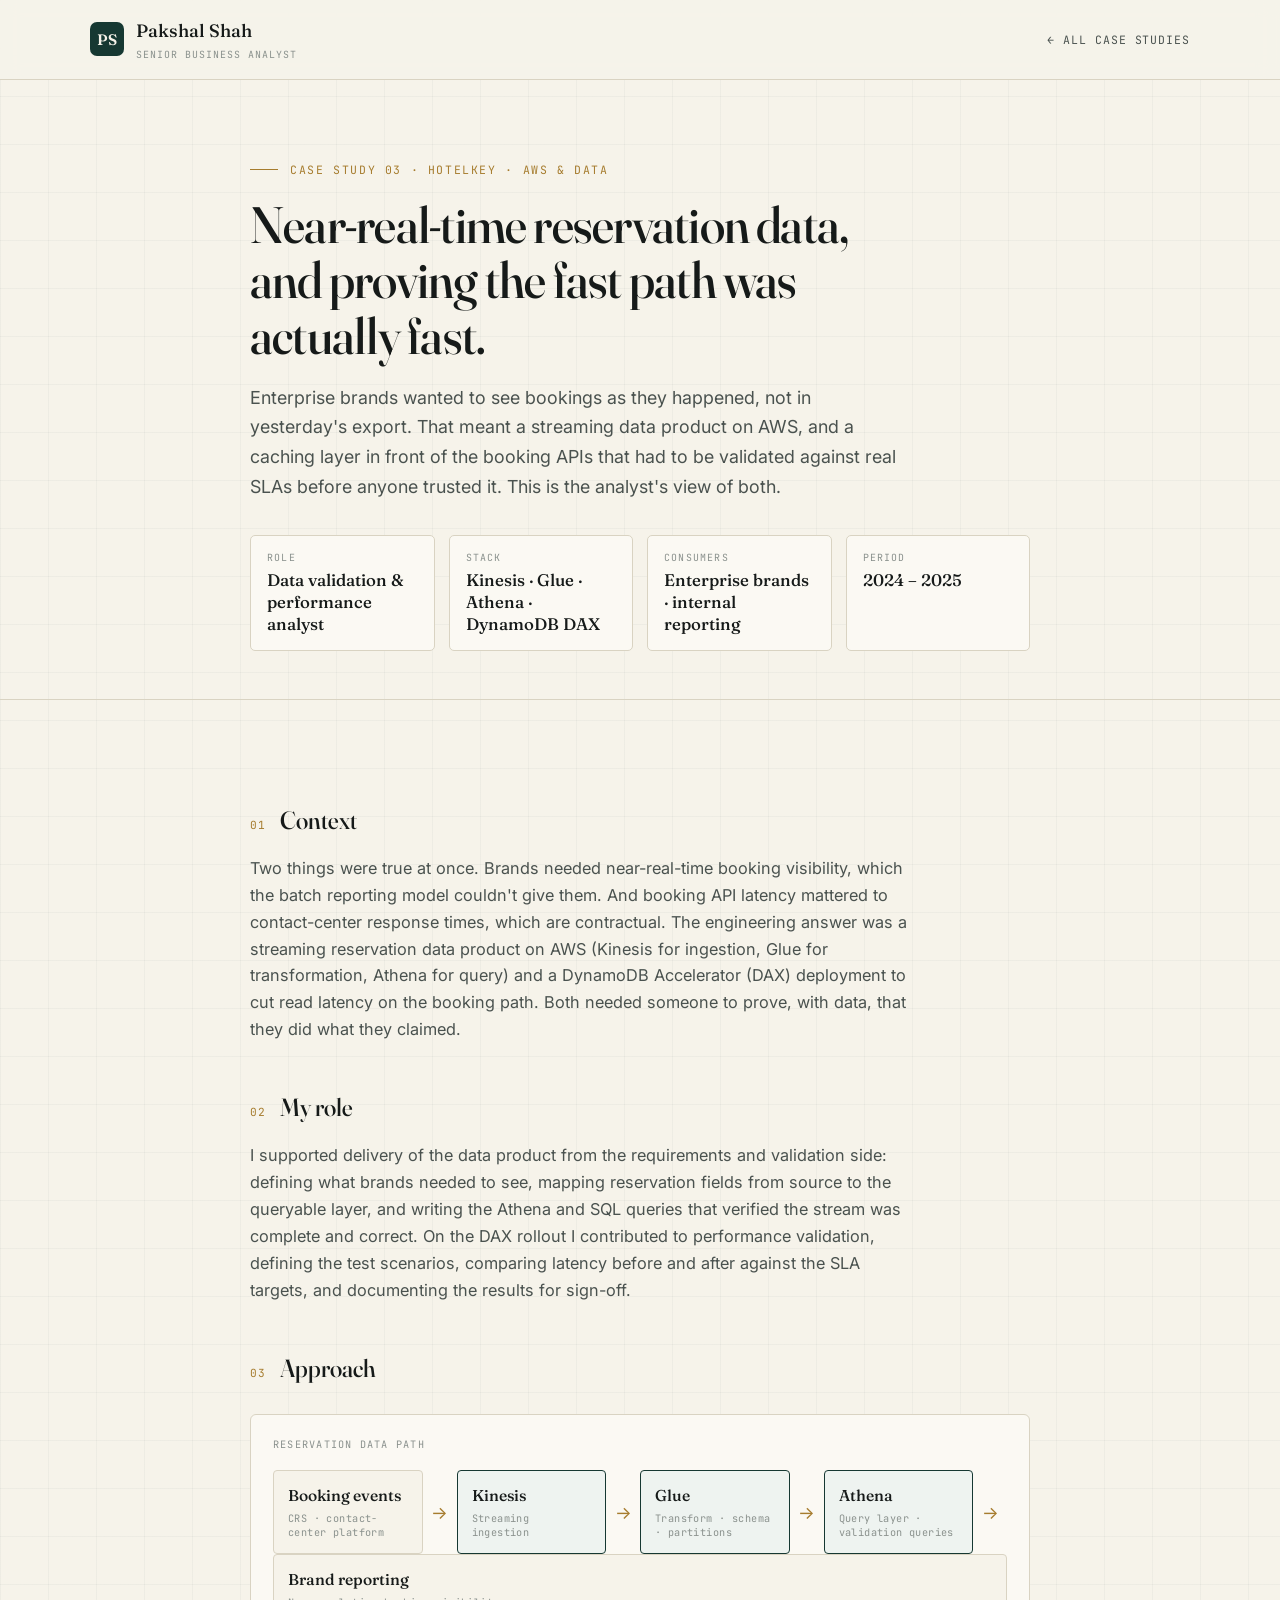
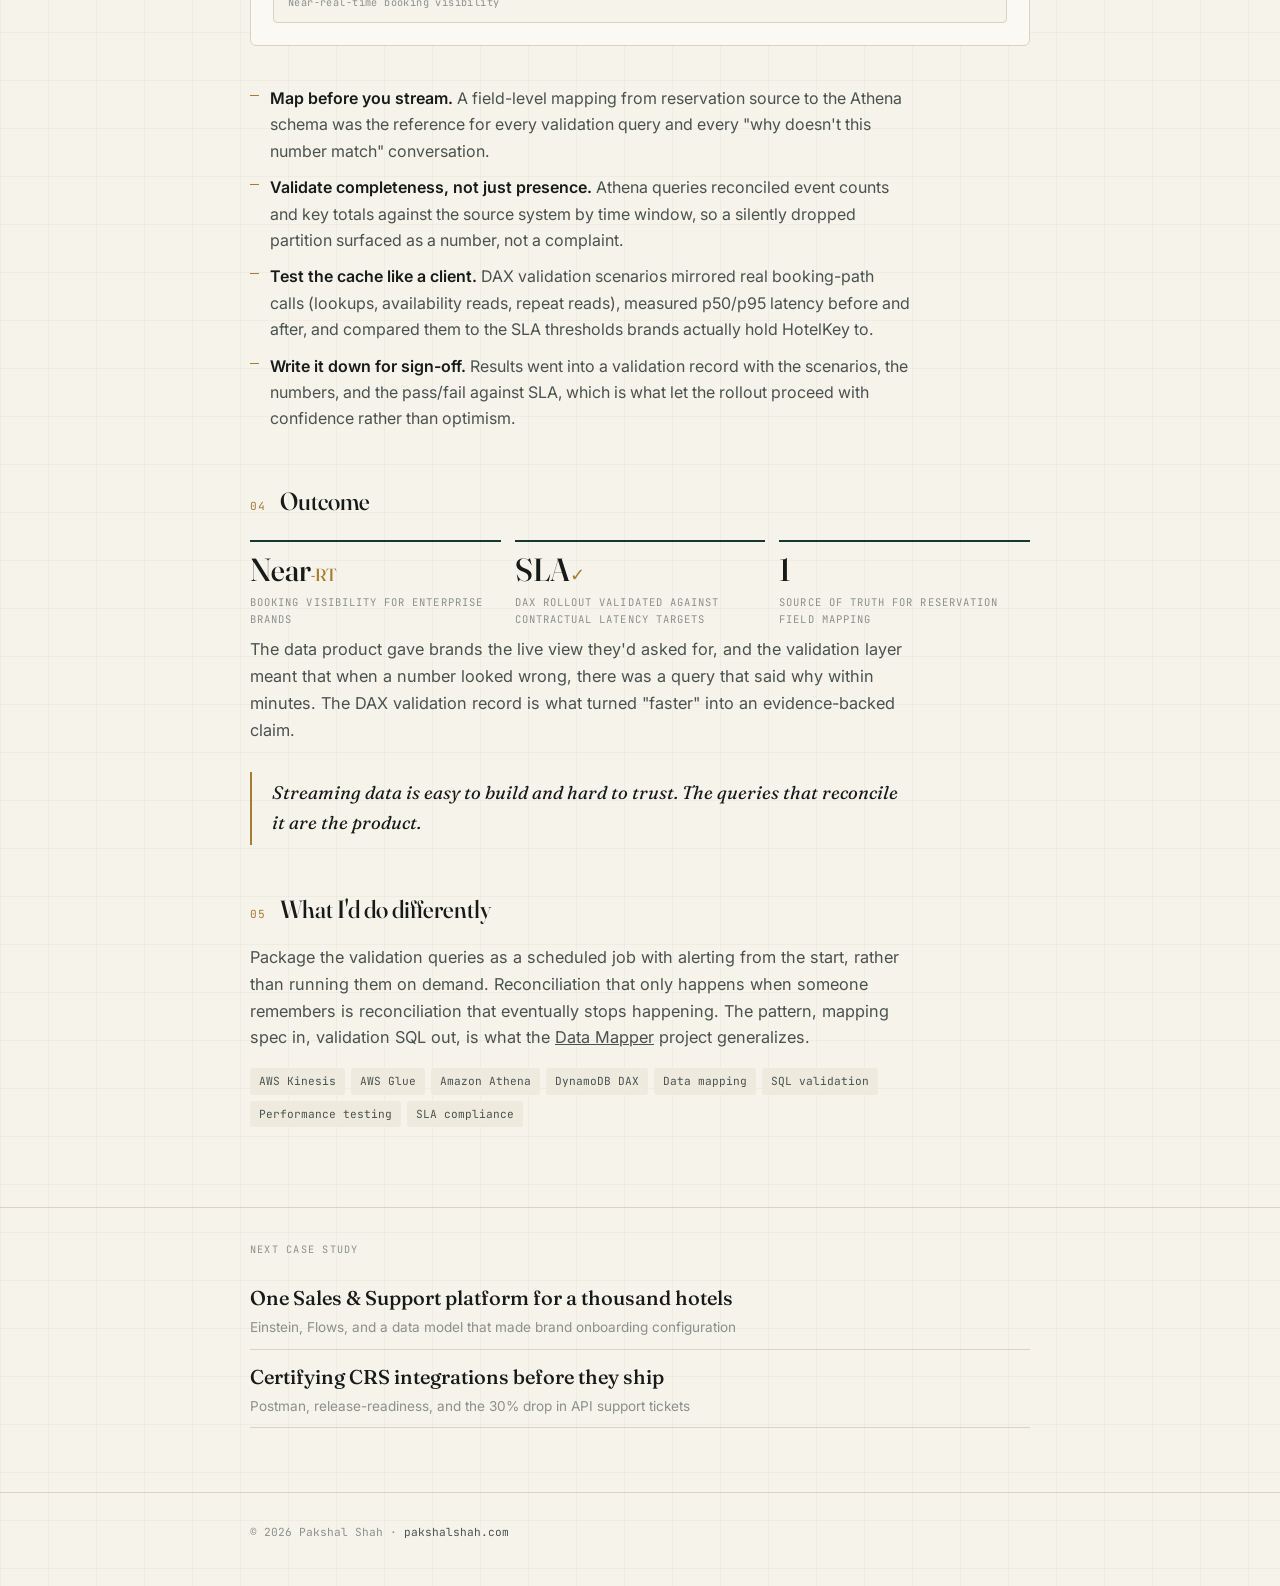
==== work/aws-reservation-data.html @ c0b27281 "Add case studies, stylesheet, and share image" ====
<!DOCTYPE html>
<html lang="en">
<head>
<meta charset="UTF-8">
<meta name="viewport" content="width=device-width, initial-scale=1.0">
<title>Case study: Near-real-time reservation data on AWS | Pakshal Shah</title>
<meta name="description" content="Supporting enterprise reservation data products on AWS Kinesis, Glue, and Athena, validating booking data with Athena and SQL, and performance-validating a DynamoDB Accelerator rollout against SLAs.">
<meta property="og:title" content="Case study: Near-real-time reservation data on AWS">
<meta property="og:image" content="https://pakshalshah.com/og.png">
<link rel="icon" href="data:image/svg+xml,%3Csvg xmlns='http://www.w3.org/2000/svg' viewBox='0 0 64 64'%3E%3Crect width='64' height='64' rx='8' fill='%23163832'/%3E%3Ctext x='32' y='42' font-family='Georgia,serif' font-size='30' font-weight='600' fill='%23f3efe4' text-anchor='middle'%3EPS%3C/text%3E%3C/svg%3E">
<link rel="preconnect" href="https://fonts.googleapis.com"><link rel="preconnect" href="https://fonts.gstatic.com" crossorigin>
<link href="https://fonts.googleapis.com/css2?family=Fraunces:ital,opsz,wght@0,9..144,400;0,9..144,500;1,9..144,400&family=Inter:wght@400;500;600&family=JetBrains+Mono:wght@400;500&display=swap" rel="stylesheet">
<link rel="stylesheet" href="../case.css">
</head>
<body>
<nav><div class="nav-in">
  <a class="brand" href="../"><span class="mark">PS</span><span class="brand-name">Pakshal Shah<small>Senior Business Analyst</small></span></a>
  <a class="back" href="../#work">← All case studies</a>
</div></nav>

<header class="case-head"><div class="wrap">
  <p class="kicker">Case study 03 · HotelKey · AWS &amp; data</p>
  <h1>Near-real-time reservation data, and proving the fast path was actually fast.</h1>
  <p class="dek">Enterprise brands wanted to see bookings as they happened, not in yesterday's export. That meant a streaming data product on AWS, and a caching layer in front of the booking APIs that had to be validated against real SLAs before anyone trusted it. This is the analyst's view of both.</p>
  <div class="facts">
    <div class="fact"><small>Role</small><b>Data validation &amp; performance analyst</b></div>
    <div class="fact"><small>Stack</small><b>Kinesis · Glue · Athena · DynamoDB DAX</b></div>
    <div class="fact"><small>Consumers</small><b>Enterprise brands · internal reporting</b></div>
    <div class="fact"><small>Period</small><b>2024 – 2025</b></div>
  </div>
</div></header>

<article><div class="wrap">
  <h2><span>01</span>Context</h2>
  <p>Two things were true at once. Brands needed near-real-time booking visibility, which the batch reporting model couldn't give them. And booking API latency mattered to contact-center response times, which are contractual. The engineering answer was a streaming reservation data product on AWS (Kinesis for ingestion, Glue for transformation, Athena for query) and a DynamoDB Accelerator (DAX) deployment to cut read latency on the booking path. Both needed someone to prove, with data, that they did what they claimed.</p>

  <h2><span>02</span>My role</h2>
  <p>I supported delivery of the data product from the requirements and validation side: defining what brands needed to see, mapping reservation fields from source to the queryable layer, and writing the Athena and SQL queries that verified the stream was complete and correct. On the DAX rollout I contributed to performance validation, defining the test scenarios, comparing latency before and after against the SLA targets, and documenting the results for sign-off.</p>

  <h2><span>03</span>Approach</h2>
  <div class="diagram">
    <div class="cap">Reservation data path</div>
    <div class="flow">
      <div class="node"><b>Booking events</b><small>CRS · contact-center platform</small></div>
      <div class="arrow">→</div>
      <div class="node hi"><b>Kinesis</b><small>Streaming ingestion</small></div>
      <div class="arrow">→</div>
      <div class="node hi"><b>Glue</b><small>Transform · schema · partitions</small></div>
      <div class="arrow">→</div>
      <div class="node hi"><b>Athena</b><small>Query layer · validation queries</small></div>
      <div class="arrow">→</div>
      <div class="node"><b>Brand reporting</b><small>Near-real-time booking visibility</small></div>
    </div>
  </div>
  <ul>
    <li><b>Map before you stream.</b> A field-level mapping from reservation source to the Athena schema was the reference for every validation query and every "why doesn't this number match" conversation.</li>
    <li><b>Validate completeness, not just presence.</b> Athena queries reconciled event counts and key totals against the source system by time window, so a silently dropped partition surfaced as a number, not a complaint.</li>
    <li><b>Test the cache like a client.</b> DAX validation scenarios mirrored real booking-path calls (lookups, availability reads, repeat reads), measured p50/p95 latency before and after, and compared them to the SLA thresholds brands actually hold HotelKey to.</li>
    <li><b>Write it down for sign-off.</b> Results went into a validation record with the scenarios, the numbers, and the pass/fail against SLA, which is what let the rollout proceed with confidence rather than optimism.</li>
  </ul>

  <h2><span>04</span>Outcome</h2>
  <div class="results">
    <div class="res"><b>Near<i>-RT</i></b><span>Booking visibility for enterprise brands</span></div>
    <div class="res"><b>SLA<i>✓</i></b><span>DAX rollout validated against contractual latency targets</span></div>
    <div class="res"><b>1</b><span>Source of truth for reservation field mapping</span></div>
  </div>
  <p>The data product gave brands the live view they'd asked for, and the validation layer meant that when a number looked wrong, there was a query that said why within minutes. The DAX validation record is what turned "faster" into an evidence-backed claim.</p>

  <div class="pull">Streaming data is easy to build and hard to trust. The queries that reconcile it are the product.</div>

  <h2><span>05</span>What I'd do differently</h2>
  <p>Package the validation queries as a scheduled job with alerting from the start, rather than running them on demand. Reconciliation that only happens when someone remembers is reconciliation that eventually stops happening. The pattern, mapping spec in, validation SQL out, is what the <a href="../#projects">Data Mapper</a> project generalizes.</p>

  <div class="tags"><span>AWS Kinesis</span><span>AWS Glue</span><span>Amazon Athena</span><span>DynamoDB DAX</span><span>Data mapping</span><span>SQL validation</span><span>Performance testing</span><span>SLA compliance</span></div>
</div></article>

<div class="next"><div class="wrap">
  <div class="cap">Next case study</div>
  <a href="salesforce-sales-support-platform.html">One Sales &amp; Support platform for a thousand hotels<small>Einstein, Flows, and a data model that made brand onboarding configuration</small></a>
  <a href="crs-api-certification.html">Certifying CRS integrations before they ship<small>Postman, release-readiness, and the 30% drop in API support tickets</small></a>
</div></div>

<footer><div class="wrap">© 2026 Pakshal Shah · <a href="../">pakshalshah.com</a></div></footer>
</body>
</html>
---- case.css ----
/* Shared stylesheet for case-study pages — matches index.html palette and type */
:root{
  --ink:#161a19;--ink-2:#4a524f;--ink-3:#8a918d;
  --paper:#f6f3ea;--paper-2:#eeeade;--rule:#d9d3c2;
  --green:#163832;--green-2:#245a50;--brass:#a67c2e;
  --serif:'Fraunces',Georgia,'Times New Roman',serif;
  --sans:'Inter',-apple-system,'Segoe UI',sans-serif;
  --mono:'JetBrains Mono','SF Mono',Menlo,monospace;
}
*{margin:0;padding:0;box-sizing:border-box}
html{scroll-behavior:smooth}
body{background:var(--paper);color:var(--ink);font-family:var(--sans);font-size:16px;line-height:1.65;-webkit-font-smoothing:antialiased;
  background-image:linear-gradient(to right,rgba(22,56,50,.035) 1px,transparent 1px),linear-gradient(to bottom,rgba(22,56,50,.035) 1px,transparent 1px);background-size:48px 48px}
::selection{background:var(--green);color:var(--paper)}
a{color:inherit}

nav{position:sticky;top:0;z-index:50;background:rgba(246,243,234,.9);backdrop-filter:blur(10px);border-bottom:1px solid var(--rule)}
.nav-in{max-width:1180px;margin:0 auto;padding:16px 40px;display:flex;align-items:center;justify-content:space-between}
.brand{display:flex;align-items:center;gap:12px;text-decoration:none}
.mark{width:34px;height:34px;border-radius:7px;background:var(--green);color:var(--paper);font-family:var(--serif);font-weight:600;font-size:.95rem;display:grid;place-items:center}
.brand-name{font-family:var(--serif);font-size:1.12rem;font-weight:500}
.brand-name small{display:block;font-family:var(--mono);font-size:.62rem;letter-spacing:.1em;text-transform:uppercase;color:var(--ink-3);font-weight:400;margin-top:1px}
.back{font-family:var(--mono);font-size:.72rem;letter-spacing:.08em;text-transform:uppercase;color:var(--ink-2);text-decoration:none}
.back:hover{color:var(--green)}

.wrap{max-width:860px;margin:0 auto;padding:0 40px}
.case-head{padding:80px 0 48px;border-bottom:1px solid var(--rule)}
.kicker{font-family:var(--mono);font-size:.72rem;letter-spacing:.14em;text-transform:uppercase;color:var(--brass);margin-bottom:18px;display:flex;align-items:center;gap:12px}
.kicker::before{content:"";width:28px;height:1px;background:var(--brass)}
h1{font-family:var(--serif);font-weight:500;font-size:clamp(2rem,4.4vw,3.2rem);line-height:1.08;letter-spacing:-.015em;font-variation-settings:'opsz' 144;max-width:20ch}
.dek{margin-top:20px;font-size:1.12rem;color:var(--ink-2);max-width:60ch}
.facts{margin-top:34px;display:grid;grid-template-columns:repeat(4,1fr);gap:14px}
.fact{border:1px solid var(--rule);background:#fbf9f3;border-radius:5px;padding:14px 16px}
.fact small{font-family:var(--mono);font-size:.62rem;letter-spacing:.12em;text-transform:uppercase;color:var(--ink-3);display:block;margin-bottom:4px}
.fact b{font-family:var(--serif);font-weight:500;font-size:1.05rem;display:block;line-height:1.3}
@media(max-width:760px){.facts{grid-template-columns:repeat(2,1fr)}}

article{padding:56px 0 80px}
article h2{font-family:var(--serif);font-weight:500;font-size:1.55rem;margin:44px 0 14px;font-variation-settings:'opsz' 144;display:flex;align-items:baseline;gap:14px}
article h2 span{font-family:var(--mono);font-size:.7rem;color:var(--brass);font-weight:400;letter-spacing:.1em}
article p{color:var(--ink-2);font-size:1.02rem;margin-bottom:1.05em;max-width:66ch}
article p strong{color:var(--ink);font-weight:600}
article ul{list-style:none;margin:0 0 1.2em;max-width:66ch}
article li{position:relative;padding:5px 0 5px 20px;color:var(--ink-2)}
article li::before{content:"";position:absolute;left:0;top:15px;width:9px;height:1px;background:var(--brass)}
article li b{color:var(--ink);font-weight:600}
.pull{border-left:2px solid var(--brass);padding:6px 0 6px 20px;margin:28px 0;font-family:var(--serif);font-style:italic;font-size:1.15rem;color:var(--ink);max-width:54ch}

/* simple flow diagram */
.diagram{margin:26px 0 34px;border:1px solid var(--rule);background:#fbf9f3;border-radius:6px;padding:22px}
.diagram .cap{font-family:var(--mono);font-size:.64rem;letter-spacing:.12em;text-transform:uppercase;color:var(--ink-3);margin-bottom:16px}
.flow{display:flex;align-items:stretch;gap:0;flex-wrap:wrap}
.node{flex:1 1 140px;border:1px solid var(--rule);background:var(--paper);border-radius:4px;padding:12px 14px;min-width:140px}
.node b{display:block;font-family:var(--serif);font-weight:500;font-size:.98rem;margin-bottom:3px}
.node small{font-family:var(--mono);font-size:.64rem;color:var(--ink-3);letter-spacing:.04em;line-height:1.4;display:block}
.node.hi{border-color:var(--green);background:#eef3f0}
.arrow{display:flex;align-items:center;justify-content:center;width:34px;color:var(--brass);font-size:1.1rem;flex:0 0 34px}
@media(max-width:760px){.flow{flex-direction:column}.arrow{width:auto;height:26px;transform:rotate(90deg)}}

.results{display:grid;grid-template-columns:repeat(3,1fr);gap:14px;margin:18px 0 8px}
.res{border-top:2px solid var(--green);padding-top:12px}
.res b{font-family:var(--serif);font-weight:500;font-size:2rem;line-height:1;display:block;font-variation-settings:'opsz' 144}
.res b i{font-style:normal;color:var(--brass);font-size:1.1rem}
.res span{font-family:var(--mono);font-size:.66rem;letter-spacing:.1em;text-transform:uppercase;color:var(--ink-3);display:block;margin-top:8px}
@media(max-width:760px){.results{grid-template-columns:1fr}}

.tags{display:flex;flex-wrap:wrap;gap:6px;margin-top:8px}
.tags span{font-family:var(--mono);font-size:.7rem;padding:4px 9px;background:var(--paper-2);border-radius:3px;color:var(--ink-2)}

.next{border-top:1px solid var(--rule);padding:34px 0 64px}
.next .cap{font-family:var(--mono);font-size:.64rem;letter-spacing:.12em;text-transform:uppercase;color:var(--ink-3);margin-bottom:12px}
.next a{display:block;text-decoration:none;font-family:var(--serif);font-size:1.25rem;font-weight:500;color:var(--ink);padding:10px 0;border-bottom:1px solid var(--rule)}
.next a:hover{color:var(--green)}
.next a small{display:block;font-family:var(--sans);font-size:.85rem;color:var(--ink-3);font-weight:400;margin-top:2px}

footer{padding:30px 0 44px;border-top:1px solid var(--rule);font-family:var(--mono);font-size:.7rem;color:var(--ink-3)}
footer a{color:var(--ink-2);text-decoration:none}
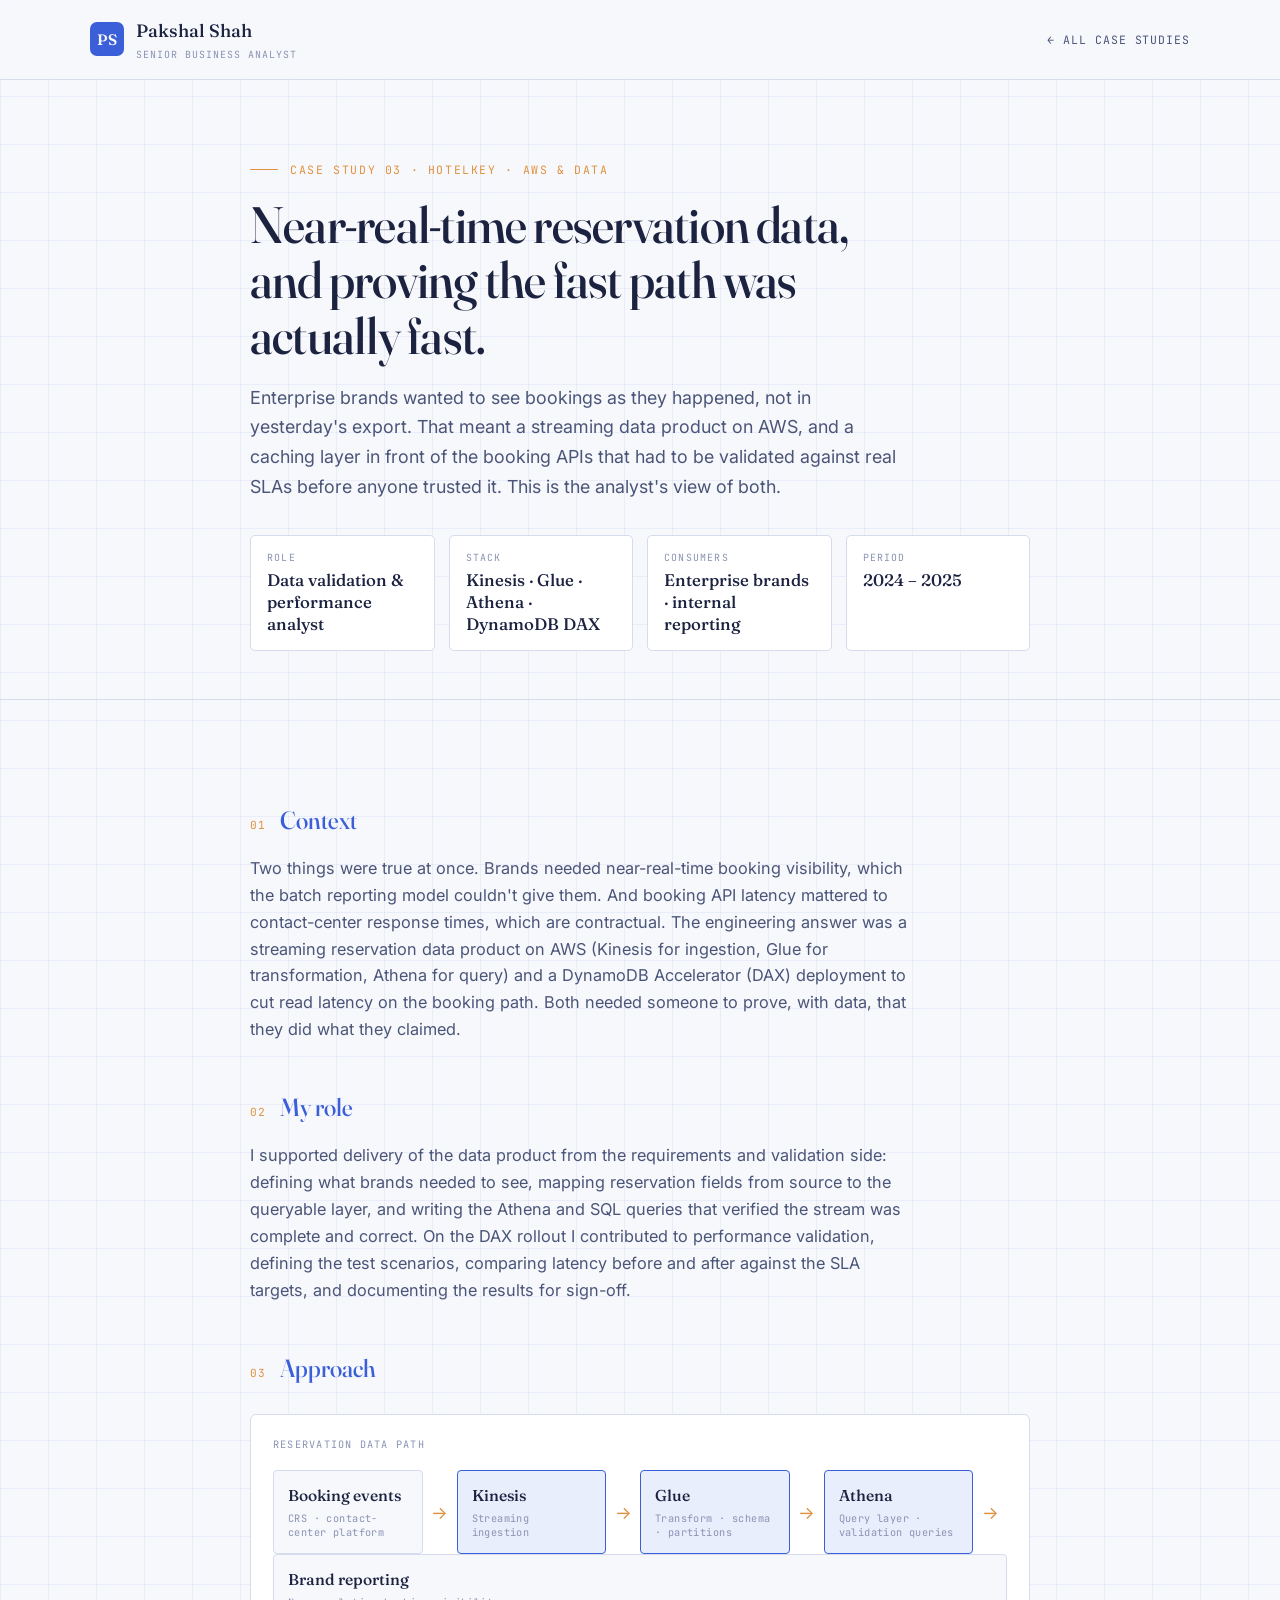
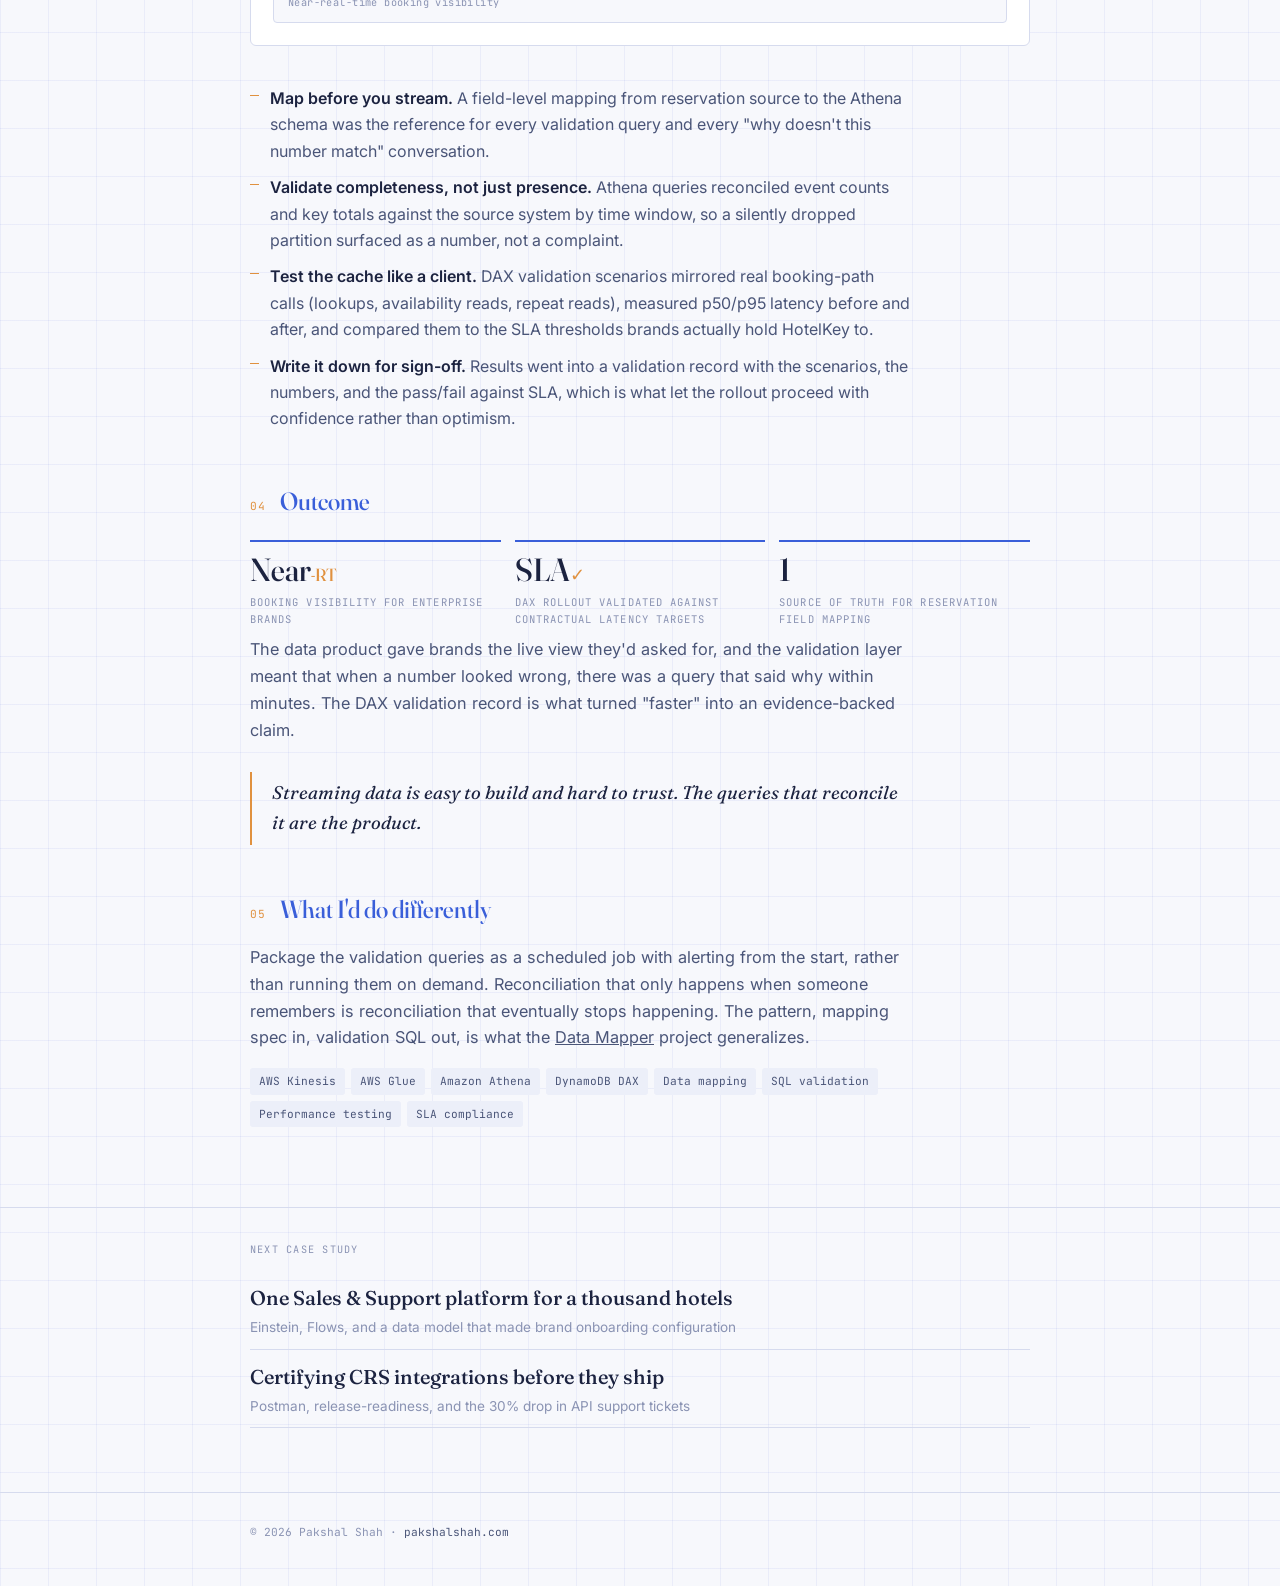
==== commit 33077130: "Rebrand: blue / orange / purple palette" ====
--- a/work/aws-reservation-data.html
+++ b/work/aws-reservation-data.html
@@ -7,7 +7,7 @@
 <meta name="description" content="Supporting enterprise reservation data products on AWS Kinesis, Glue, and Athena, validating booking data with Athena and SQL, and performance-validating a DynamoDB Accelerator rollout against SLAs.">
 <meta property="og:title" content="Case study: Near-real-time reservation data on AWS">
 <meta property="og:image" content="https://pakshalshah.com/og.png">
-<link rel="icon" href="data:image/svg+xml,%3Csvg xmlns='http://www.w3.org/2000/svg' viewBox='0 0 64 64'%3E%3Crect width='64' height='64' rx='8' fill='%23163832'/%3E%3Ctext x='32' y='42' font-family='Georgia,serif' font-size='30' font-weight='600' fill='%23f3efe4' text-anchor='middle'%3EPS%3C/text%3E%3C/svg%3E">
+<link rel="icon" href="data:image/svg+xml,%3Csvg xmlns='http://www.w3.org/2000/svg' viewBox='0 0 64 64'%3E%3Crect width='64' height='64' rx='8' fill='%233a5fd9'/%3E%3Ctext x='32' y='42' font-family='Georgia,serif' font-size='30' font-weight='600' fill='%23ffffff' text-anchor='middle'%3EPS%3C/text%3E%3C/svg%3E">
 <link rel="preconnect" href="https://fonts.googleapis.com"><link rel="preconnect" href="https://fonts.gstatic.com" crossorigin>
 <link href="https://fonts.googleapis.com/css2?family=Fraunces:ital,opsz,wght@0,9..144,400;0,9..144,500;1,9..144,400&family=Inter:wght@400;500;600&family=JetBrains+Mono:wght@400;500&display=swap" rel="stylesheet">
 <link rel="stylesheet" href="../case.css">
--- a/case.css
+++ b/case.css
@@ -1,8 +1,8 @@
 /* Shared stylesheet for case-study pages — matches index.html palette and type */
 :root{
-  --ink:#161a19;--ink-2:#4a524f;--ink-3:#8a918d;
-  --paper:#f6f3ea;--paper-2:#eeeade;--rule:#d9d3c2;
-  --green:#163832;--green-2:#245a50;--brass:#a67c2e;
+  --ink:#1c2340;--ink-2:#4a5578;--ink-3:#8a93b3;
+  --paper:#f7f8fc;--paper-2:#eceff9;--rule:#d6dbee;
+  --green:#3a5fd9;--green-2:#2f4fc0;--brass:#e0913f;
   --serif:'Fraunces',Georgia,'Times New Roman',serif;
   --sans:'Inter',-apple-system,'Segoe UI',sans-serif;
   --mono:'JetBrains Mono','SF Mono',Menlo,monospace;
@@ -10,11 +10,11 @@
 *{margin:0;padding:0;box-sizing:border-box}
 html{scroll-behavior:smooth}
 body{background:var(--paper);color:var(--ink);font-family:var(--sans);font-size:16px;line-height:1.65;-webkit-font-smoothing:antialiased;
-  background-image:linear-gradient(to right,rgba(22,56,50,.035) 1px,transparent 1px),linear-gradient(to bottom,rgba(22,56,50,.035) 1px,transparent 1px);background-size:48px 48px}
+  background-image:linear-gradient(to right,rgba(58,95,217,.07) 1px,transparent 1px),linear-gradient(to bottom,rgba(58,95,217,.07) 1px,transparent 1px);background-size:48px 48px}
 ::selection{background:var(--green);color:var(--paper)}
 a{color:inherit}
 
-nav{position:sticky;top:0;z-index:50;background:rgba(246,243,234,.9);backdrop-filter:blur(10px);border-bottom:1px solid var(--rule)}
+nav{position:sticky;top:0;z-index:50;background:rgba(247,248,252,.9);backdrop-filter:blur(10px);border-bottom:1px solid var(--rule)}
 .nav-in{max-width:1180px;margin:0 auto;padding:16px 40px;display:flex;align-items:center;justify-content:space-between}
 .brand{display:flex;align-items:center;gap:12px;text-decoration:none}
 .mark{width:34px;height:34px;border-radius:7px;background:var(--green);color:var(--paper);font-family:var(--serif);font-weight:600;font-size:.95rem;display:grid;place-items:center}
@@ -30,13 +30,13 @@
 h1{font-family:var(--serif);font-weight:500;font-size:clamp(2rem,4.4vw,3.2rem);line-height:1.08;letter-spacing:-.015em;font-variation-settings:'opsz' 144;max-width:20ch}
 .dek{margin-top:20px;font-size:1.12rem;color:var(--ink-2);max-width:60ch}
 .facts{margin-top:34px;display:grid;grid-template-columns:repeat(4,1fr);gap:14px}
-.fact{border:1px solid var(--rule);background:#fbf9f3;border-radius:5px;padding:14px 16px}
+.fact{border:1px solid var(--rule);background:#ffffff;border-radius:5px;padding:14px 16px}
 .fact small{font-family:var(--mono);font-size:.62rem;letter-spacing:.12em;text-transform:uppercase;color:var(--ink-3);display:block;margin-bottom:4px}
 .fact b{font-family:var(--serif);font-weight:500;font-size:1.05rem;display:block;line-height:1.3}
 @media(max-width:760px){.facts{grid-template-columns:repeat(2,1fr)}}
 
 article{padding:56px 0 80px}
-article h2{font-family:var(--serif);font-weight:500;font-size:1.55rem;margin:44px 0 14px;font-variation-settings:'opsz' 144;display:flex;align-items:baseline;gap:14px}
+article h2{font-family:var(--serif);font-weight:500;font-size:1.55rem;margin:44px 0 14px;font-variation-settings:'opsz' 144;color:var(--green);display:flex;align-items:baseline;gap:14px}
 article h2 span{font-family:var(--mono);font-size:.7rem;color:var(--brass);font-weight:400;letter-spacing:.1em}
 article p{color:var(--ink-2);font-size:1.02rem;margin-bottom:1.05em;max-width:66ch}
 article p strong{color:var(--ink);font-weight:600}
@@ -47,13 +47,13 @@
 .pull{border-left:2px solid var(--brass);padding:6px 0 6px 20px;margin:28px 0;font-family:var(--serif);font-style:italic;font-size:1.15rem;color:var(--ink);max-width:54ch}
 
 /* simple flow diagram */
-.diagram{margin:26px 0 34px;border:1px solid var(--rule);background:#fbf9f3;border-radius:6px;padding:22px}
+.diagram{margin:26px 0 34px;border:1px solid var(--rule);background:#ffffff;border-radius:6px;padding:22px}
 .diagram .cap{font-family:var(--mono);font-size:.64rem;letter-spacing:.12em;text-transform:uppercase;color:var(--ink-3);margin-bottom:16px}
 .flow{display:flex;align-items:stretch;gap:0;flex-wrap:wrap}
 .node{flex:1 1 140px;border:1px solid var(--rule);background:var(--paper);border-radius:4px;padding:12px 14px;min-width:140px}
 .node b{display:block;font-family:var(--serif);font-weight:500;font-size:.98rem;margin-bottom:3px}
 .node small{font-family:var(--mono);font-size:.64rem;color:var(--ink-3);letter-spacing:.04em;line-height:1.4;display:block}
-.node.hi{border-color:var(--green);background:#eef3f0}
+.node.hi{border-color:var(--green);background:#e9eefc}
 .arrow{display:flex;align-items:center;justify-content:center;width:34px;color:var(--brass);font-size:1.1rem;flex:0 0 34px}
 @media(max-width:760px){.flow{flex-direction:column}.arrow{width:auto;height:26px;transform:rotate(90deg)}}
 
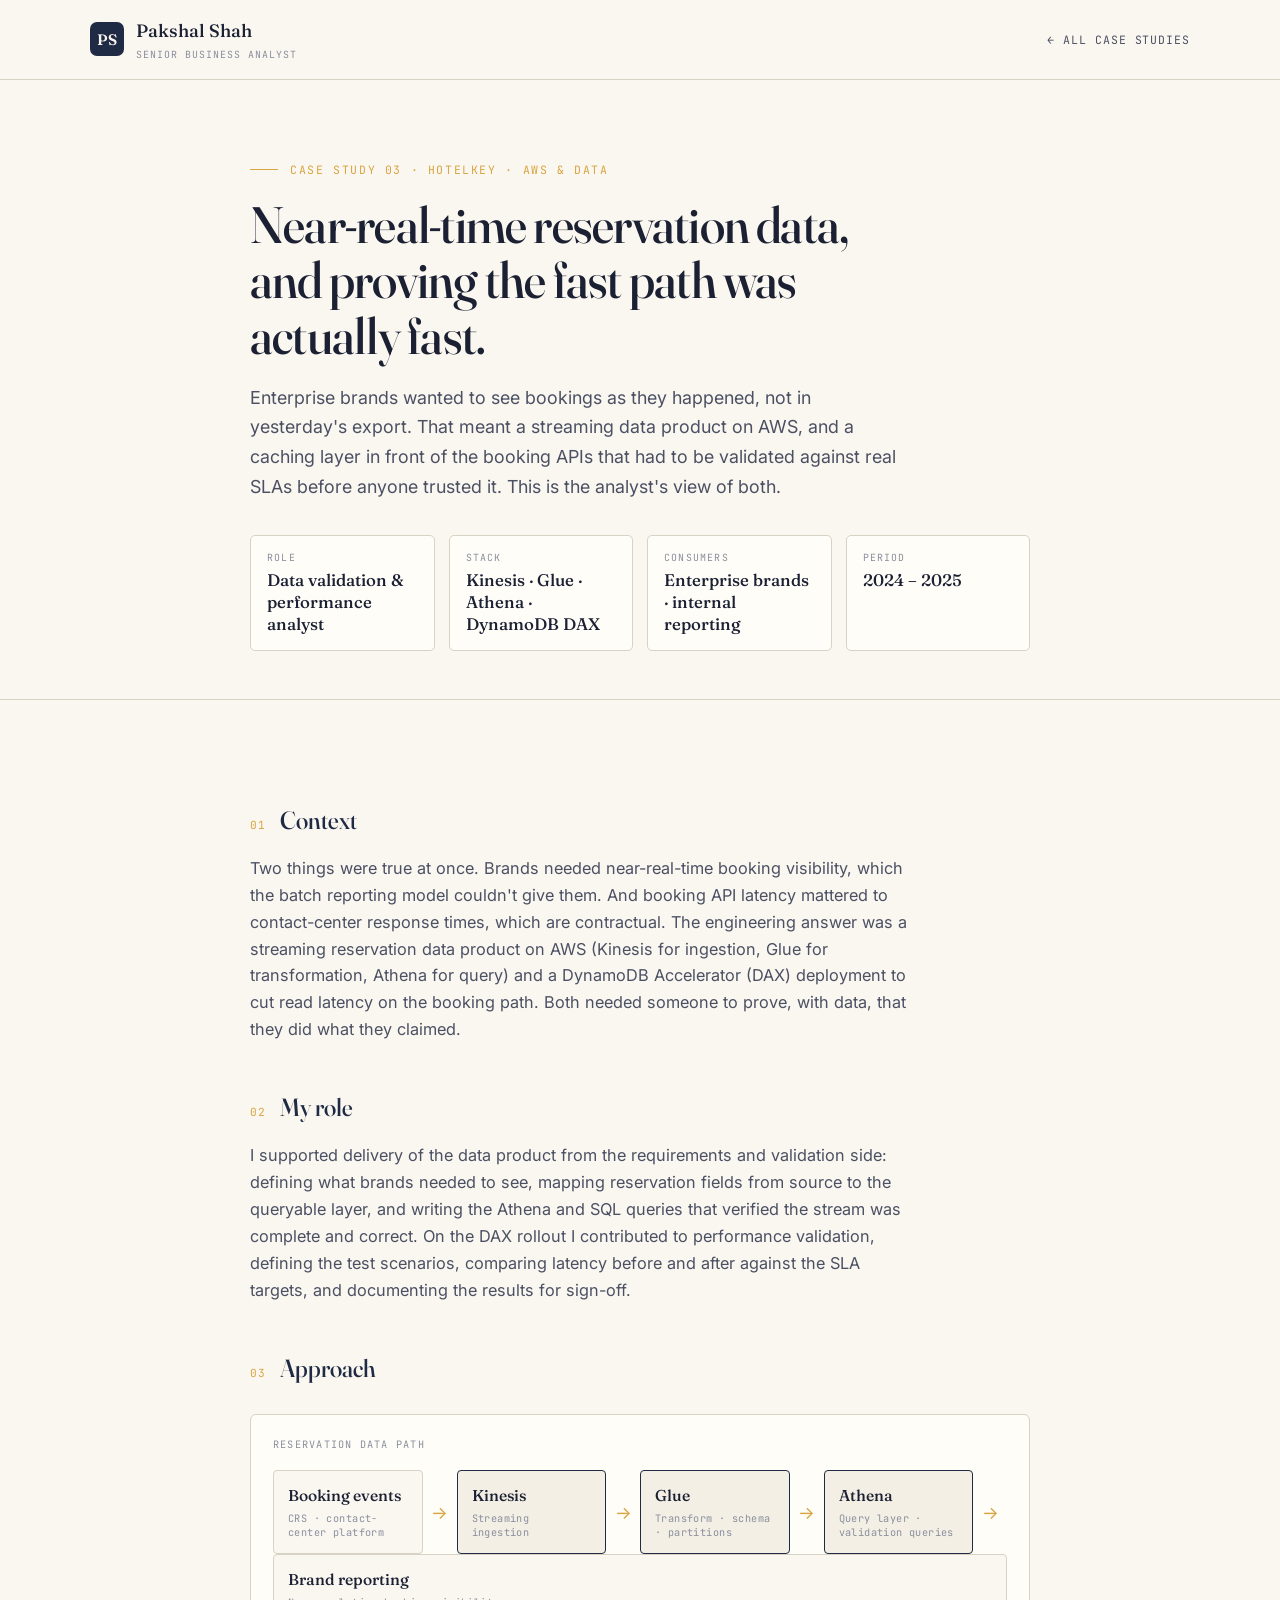
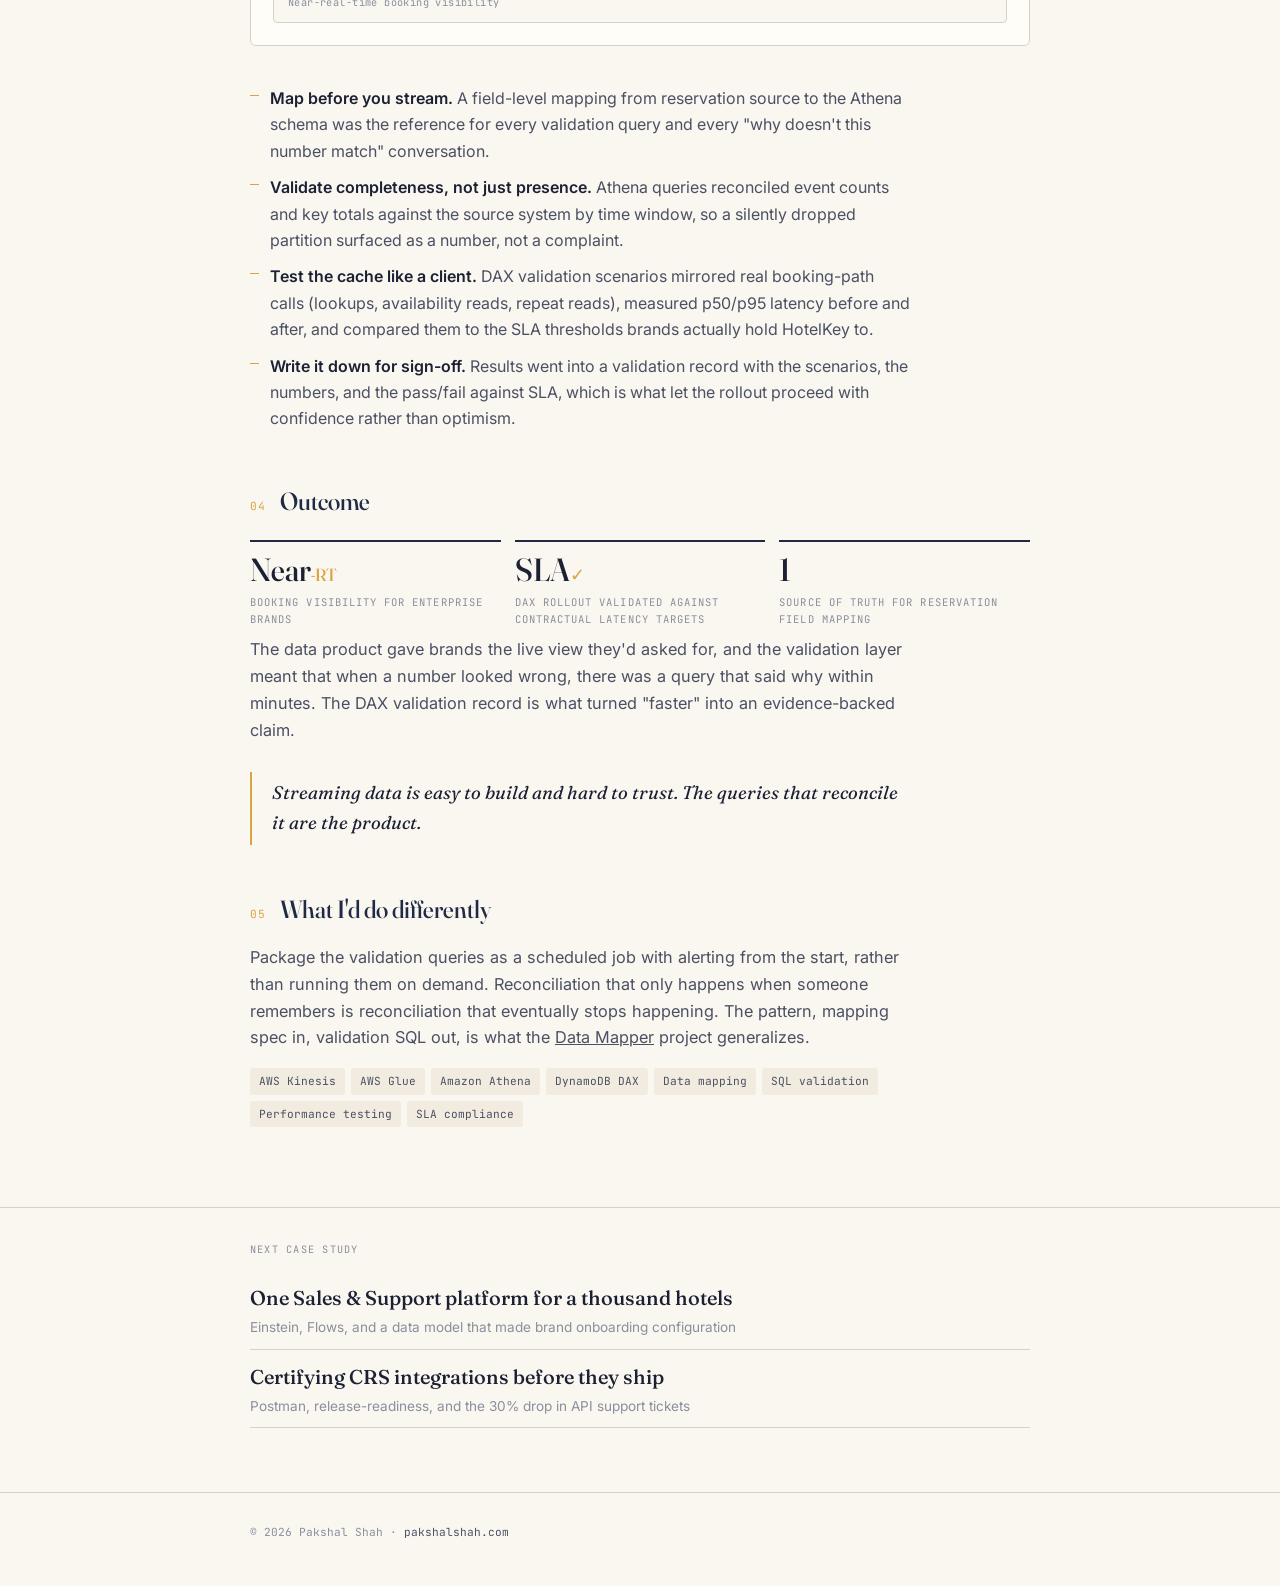
==== commit 67720847: "Rebrand: midnight navy, amber, cream" ====
--- a/work/aws-reservation-data.html
+++ b/work/aws-reservation-data.html
@@ -7,7 +7,7 @@
 <meta name="description" content="Supporting enterprise reservation data products on AWS Kinesis, Glue, and Athena, validating booking data with Athena and SQL, and performance-validating a DynamoDB Accelerator rollout against SLAs.">
 <meta property="og:title" content="Case study: Near-real-time reservation data on AWS">
 <meta property="og:image" content="https://pakshalshah.com/og.png">
-<link rel="icon" href="data:image/svg+xml,%3Csvg xmlns='http://www.w3.org/2000/svg' viewBox='0 0 64 64'%3E%3Crect width='64' height='64' rx='8' fill='%233a5fd9'/%3E%3Ctext x='32' y='42' font-family='Georgia,serif' font-size='30' font-weight='600' fill='%23ffffff' text-anchor='middle'%3EPS%3C/text%3E%3C/svg%3E">
+<link rel="icon" href="data:image/svg+xml,%3Csvg xmlns='http://www.w3.org/2000/svg' viewBox='0 0 64 64'%3E%3Crect width='64' height='64' rx='8' fill='%231f2a44'/%3E%3Ctext x='32' y='42' font-family='Georgia,serif' font-size='30' font-weight='600' fill='%23faf7f0' text-anchor='middle'%3EPS%3C/text%3E%3C/svg%3E">
 <link rel="preconnect" href="https://fonts.googleapis.com"><link rel="preconnect" href="https://fonts.gstatic.com" crossorigin>
 <link href="https://fonts.googleapis.com/css2?family=Fraunces:ital,opsz,wght@0,9..144,400;0,9..144,500;1,9..144,400&family=Inter:wght@400;500;600&family=JetBrains+Mono:wght@400;500&display=swap" rel="stylesheet">
 <link rel="stylesheet" href="../case.css">
--- a/case.css
+++ b/case.css
@@ -1,20 +1,19 @@
 /* Shared stylesheet for case-study pages — matches index.html palette and type */
 :root{
-  --ink:#1c2340;--ink-2:#4a5578;--ink-3:#8a93b3;
-  --paper:#f7f8fc;--paper-2:#eceff9;--rule:#d6dbee;
-  --green:#3a5fd9;--green-2:#2f4fc0;--brass:#e0913f;
+  --ink:#1b2033;--ink-2:#4b5063;--ink-3:#8a8f9e;
+  --paper:#faf7f0;--paper-2:#f1ecdf;--rule:#d8d2c4;
+  --green:#1f2a44;--green-2:#2b3a5e;--brass:#d9a441;
   --serif:'Fraunces',Georgia,'Times New Roman',serif;
   --sans:'Inter',-apple-system,'Segoe UI',sans-serif;
   --mono:'JetBrains Mono','SF Mono',Menlo,monospace;
 }
 *{margin:0;padding:0;box-sizing:border-box}
 html{scroll-behavior:smooth}
-body{background:var(--paper);color:var(--ink);font-family:var(--sans);font-size:16px;line-height:1.65;-webkit-font-smoothing:antialiased;
-  background-image:linear-gradient(to right,rgba(58,95,217,.07) 1px,transparent 1px),linear-gradient(to bottom,rgba(58,95,217,.07) 1px,transparent 1px);background-size:48px 48px}
+body{background:var(--paper);color:var(--ink);font-family:var(--sans);font-size:16px;line-height:1.65;-webkit-font-smoothing:antialiased;}
 ::selection{background:var(--green);color:var(--paper)}
 a{color:inherit}
 
-nav{position:sticky;top:0;z-index:50;background:rgba(247,248,252,.9);backdrop-filter:blur(10px);border-bottom:1px solid var(--rule)}
+nav{position:sticky;top:0;z-index:50;background:rgba(250,247,240,.92);backdrop-filter:blur(10px);border-bottom:1px solid var(--rule)}
 .nav-in{max-width:1180px;margin:0 auto;padding:16px 40px;display:flex;align-items:center;justify-content:space-between}
 .brand{display:flex;align-items:center;gap:12px;text-decoration:none}
 .mark{width:34px;height:34px;border-radius:7px;background:var(--green);color:var(--paper);font-family:var(--serif);font-weight:600;font-size:.95rem;display:grid;place-items:center}
@@ -30,7 +29,7 @@
 h1{font-family:var(--serif);font-weight:500;font-size:clamp(2rem,4.4vw,3.2rem);line-height:1.08;letter-spacing:-.015em;font-variation-settings:'opsz' 144;max-width:20ch}
 .dek{margin-top:20px;font-size:1.12rem;color:var(--ink-2);max-width:60ch}
 .facts{margin-top:34px;display:grid;grid-template-columns:repeat(4,1fr);gap:14px}
-.fact{border:1px solid var(--rule);background:#ffffff;border-radius:5px;padding:14px 16px}
+.fact{border:1px solid var(--rule);background:#fffdf8;border-radius:5px;padding:14px 16px}
 .fact small{font-family:var(--mono);font-size:.62rem;letter-spacing:.12em;text-transform:uppercase;color:var(--ink-3);display:block;margin-bottom:4px}
 .fact b{font-family:var(--serif);font-weight:500;font-size:1.05rem;display:block;line-height:1.3}
 @media(max-width:760px){.facts{grid-template-columns:repeat(2,1fr)}}
@@ -47,13 +46,13 @@
 .pull{border-left:2px solid var(--brass);padding:6px 0 6px 20px;margin:28px 0;font-family:var(--serif);font-style:italic;font-size:1.15rem;color:var(--ink);max-width:54ch}
 
 /* simple flow diagram */
-.diagram{margin:26px 0 34px;border:1px solid var(--rule);background:#ffffff;border-radius:6px;padding:22px}
+.diagram{margin:26px 0 34px;border:1px solid var(--rule);background:#fffdf8;border-radius:6px;padding:22px}
 .diagram .cap{font-family:var(--mono);font-size:.64rem;letter-spacing:.12em;text-transform:uppercase;color:var(--ink-3);margin-bottom:16px}
 .flow{display:flex;align-items:stretch;gap:0;flex-wrap:wrap}
 .node{flex:1 1 140px;border:1px solid var(--rule);background:var(--paper);border-radius:4px;padding:12px 14px;min-width:140px}
 .node b{display:block;font-family:var(--serif);font-weight:500;font-size:.98rem;margin-bottom:3px}
 .node small{font-family:var(--mono);font-size:.64rem;color:var(--ink-3);letter-spacing:.04em;line-height:1.4;display:block}
-.node.hi{border-color:var(--green);background:#e9eefc}
+.node.hi{border-color:var(--green);background:#f3efe4}
 .arrow{display:flex;align-items:center;justify-content:center;width:34px;color:var(--brass);font-size:1.1rem;flex:0 0 34px}
 @media(max-width:760px){.flow{flex-direction:column}.arrow{width:auto;height:26px;transform:rotate(90deg)}}
 
